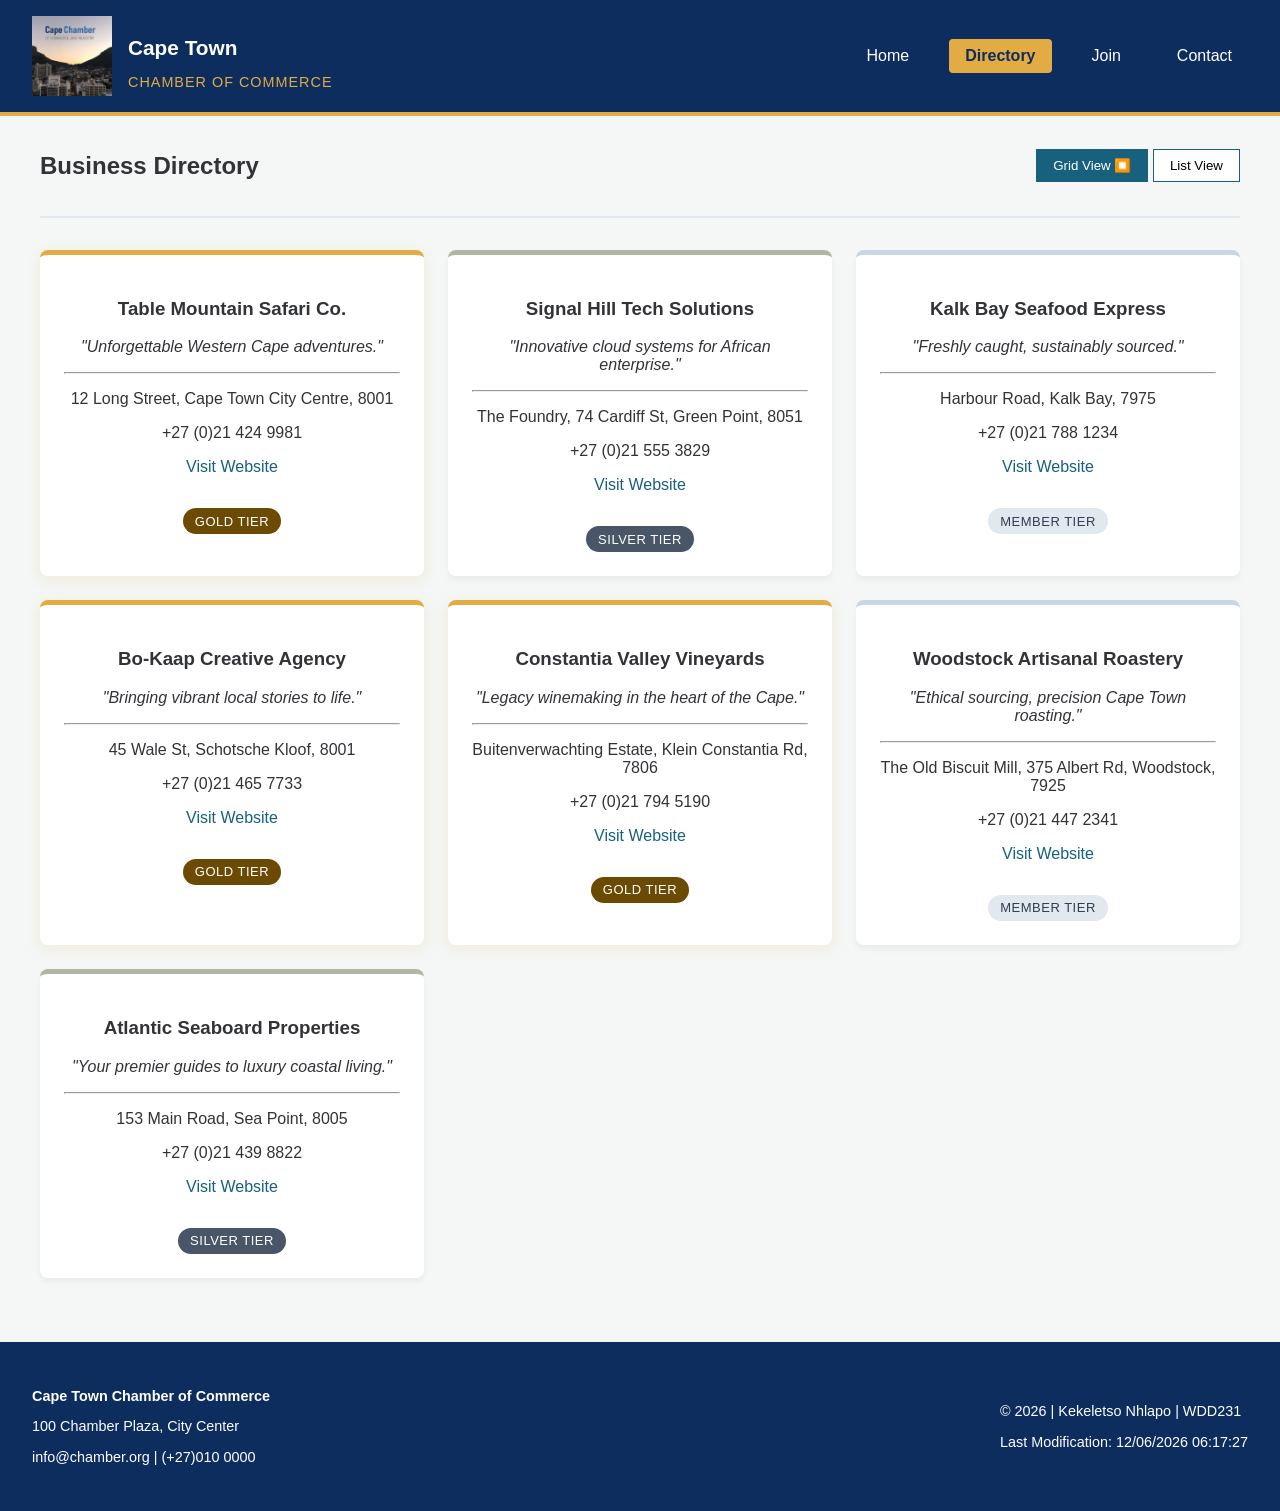
==== chamber/index.html @ 63ac5d73 "renamed the HTML name" ====
<!DOCTYPE html>
<html lang="en-US">

<head>
    <meta charset="utf-8">
    <meta name="viewport" content="width=device-width,initial-scale=1.0">
    <title>Cape Town Chamber of Commerce - Directory</title>
    <meta name="description" content="Explore and connect with premier local businesses in the Mother City. The official Cape Town Chamber Member Directory.">
    <meta name="author" content="Kekeletso Nhlapo">

    <link rel="icon" href="images/favicon.icon" type="image/x-icon">

    <meta property="og:title" content="Cape Town Chamber - Business Directory">
    <meta property="og:description" content="Supporting business growth across the Western Cape. Toggle through our list of local enterprises.">
    <meta property="og:image" content="https://github.io">
    <meta property="og:url" content="https://keke003.github.io/wdd231/chamber/directory.html">
    <meta property="og:type" content="website">

    <link rel="stylesheet" href="styles/normalize.css">
    <link rel="stylesheet" href="styles/small.css">
    <link rel="stylesheet" href="styles/larger.css" media="(min-width: 640px)">
 
    <script src="scripts/directory.js" defer></script>
</head>
<body> 
    
    <header>
        <div class="logo-area">
            <img src="images/chamber.png" alt="Cape Town Chamber Logo" width="80" height="80">
            <div>
                <h1>Cape Town</h1>
                <p>CHAMBER OF COMMERCE</p>
            </div>
        </div>
        <button id="menu-toggle" type="button" aria-label="Toggle Navigation Menu" aria-controls="primary-nav" aria-expanded="false">&#9776;</button>
        <nav id="primary-nav">
            <ul>
                <li><a href="../index.html">Home</a></li>
                <li><a href="directory.html" class="active" aria-current="page">Directory</a></li>
                <li><a href="#join">Join</a></li>
                <li><a href="#contact">Contact</a></li>
            </ul>
        </nav>
    </header>

    <main>
        <div class="directory-controls">
            <h2>Business Directory</h2>
            <div class="toggle-buttons">
                <button id="grid-btn" class="active" aria-label="Grid View">Grid View ⏹️</button>
                <button id="list-btn" aria-label="List View">List View</button>
            </div>
        </div>
        <article id="directory-container" class="grid-view"></article>
    </main>

    <footer>
        <div class="footer-contact">
            <p><strong>Cape Town Chamber of Commerce</strong></p>
            <p>100 Chamber Plaza, City Center</p>
            <p>info@chamber.org | (+27)010 0000</p>
        </div>
        <div class="footer-dev">
            <p>&copy; <span id="current-year"></span> | Kekeletso Nhlapo | WDD231</p>
            <p>Last Modification: <span id="lastModified"></span></p>
        </div>
    </footer>

</body>
</html>
---- chamber/styles/small.css ----
:root {
    --primary-color: #0c2d5e;
    --secondary-color: #17617e;
    --accent1-color: #e3ab43;
    --accent2-color: #b1b6a3;
    --text-color: #313337;
    --bg-color: #F4F7F6;
}

body {
    font-family: 'Segoe UI', Tahoma, Geneva, Verdana, sans-serif;
    color: var(--text-color);
    background-color: var(--bg-color);
    margin: 0;
    padding: 0;
}

header {
    background-color: var(--primary-color);
    color: white;
    padding: 1rem;
    position: relative;
    border-bottom: 4px solid var(--accent1-color);
}

.logo-area {
    display:  flex;
    align-items: center;
    gap: 1rem;
}

.logo-area h1 {
    font-size: 1.3rem;
}

#menu-toggle {
    position: absolute;
    top: 1.5rem;
    right: 1rem;
    background: none;
    border: none;
    color: white;
    font-size: 2rem;
    cursor: pointer;
}

#primary-nav {
    display: none;
}

#primary-nav.open {
    display: block;
}

#primary-nav ul {
    list-style: none;
    margin: 1rem 0 0;
    padding: 0;
}

#primary-nav li a {
    display: block;
    color: white;
    text-decoration: none;
    padding: 0.75rem;
}

#primary-nav li a.active,
#primary-nav li a:hover {
    background-color: var(--accent1-color);
    color: var(--primary-color);
    font-weight: bold;
}

main {
    padding: 1rem;
    max-width: 1200px;
    margin: 0 auto;
}

.directory-controls {
    display: flex;
    flex-direction: column;
    align-items: center;
    gap: 1rem;
    margin-bottom: 2rem;
    border-bottom: 2px solid #e2e8f0;
    padding-bottom: 1rem;
}

.toggle-buttons button {
    padding: 0.5rem 1rem;
    border: 1px solid var(--secondary-color);
    background-color: white;
    cursor: pointer;
}

.toggle-buttons button.active {

    background-color: var(--secondary-color);
    color: white;
}

.grid-view {
    display: grid;
    grid-template-columns: 1fr;
    gap: 1.5rem;
}

.logo-area p {
    margin: 0;
    font-size: 0.9rem;
    color: var(--accent1-color);
    letter-spacing: 1px;
}

.member-card {
    background: white;
    padding: 1.5rem;
    border-radius: 8px;
    box-shadow: 0 4px 6px rgba(0, 0, 0, 0.05);
    text-align: center;
    position: relative;
}

.member-card img {
    max-width: 100%;
    height: auto;
    object-fit: contain;
    margin-bottom: 1rem;
}

.member-card.tier-gold {
    border-top: 5px solid var(--accent1-color);
    box-shadow: 0 4px 15px rgba(229, 169, 59, 0.15);
}

.member-card.tier-silver {
    border-top: 5px solid var(--accent2-color);
}

.member-card.tier-member {
    border-top: 5px solid #cad6e5;
}

.badge {
    display: inline-block;
    padding: 0.35rem 0.75rem;
    font-size: small;
    border-radius: 50px;
    font-weight: 500;
    letter-spacing: 0.5px;
    margin-top: 1rem;
    text-transform: uppercase;
}

.badge.gold {
    background-color: #6b4a03;
    color: white;
}

.badge.silver {
    background-color: #495668;
    color: white;
}

.badge.member {
    background-color: #e2e8f0;
    color: #303e51;
}

.member-card .url a {
    color: var(--secondary-color);
    font-weight: 400;
    text-decoration: none;
}

.member-card .url a:hover {
    text-decoration: underline;
    color: var(--primary-color);
}

.list-view {
    display: flex;
    flex-direction: column;
    gap: 0.5rem;
}

.list-view .member-card {
    display: flex;
    flex-direction: column;
    text-align: left;
    padding: 1rem;
}

.list-view .member-card img, .list-view .member-card hr, .list-view .member-card .tagline {
    display: none;
}

footer {
    background-color: var(--primary-color);
    color: white;
    text-align: center;
    padding: 1.5rem;
    margin-top: 3rem;
    font-size: 0.9rem;
}
---- chamber/styles/larger.css ----
header {
    display: flex;
    justify-content: space-between;
    align-items: center;
    padding: 1rem 2rem;
}

#menu-toggle {
    display: none;
}

#primary-nav {
    display: block;
}

#primary-nav ul {
    display: flex;
    gap: 1.5rem;
    margin: 0;
}

#primary-nav li a {
    border: none;
    padding: 0.5rem 1rem;
    border-radius: 4px;
}

.directory-controls {
    flex-direction: row;
    justify-content: space-between;
}

.grid-view {
    grid-template-columns: repeat(auto-fit, minmax(300px, 1fr));
}

.list-view .member-card {
    flex-direction: row;
    justify-content: space-between;
    align-items: center;
    flex-wrap: wrap;
    gap: 1rem;
}

.list-view .member-card h3 {
    flex: 1 1 200px;
    margin: 0;
}

.list-view .member-card .address, .list-view .member-card .phone, .list-view .member-card .url {
    flex: 1 1 150px;
    margin: 0;
}

footer {
    display: flex;
    justify-content: space-between;
    align-items: center;
    text-align: left;
    padding: 2rem;
}
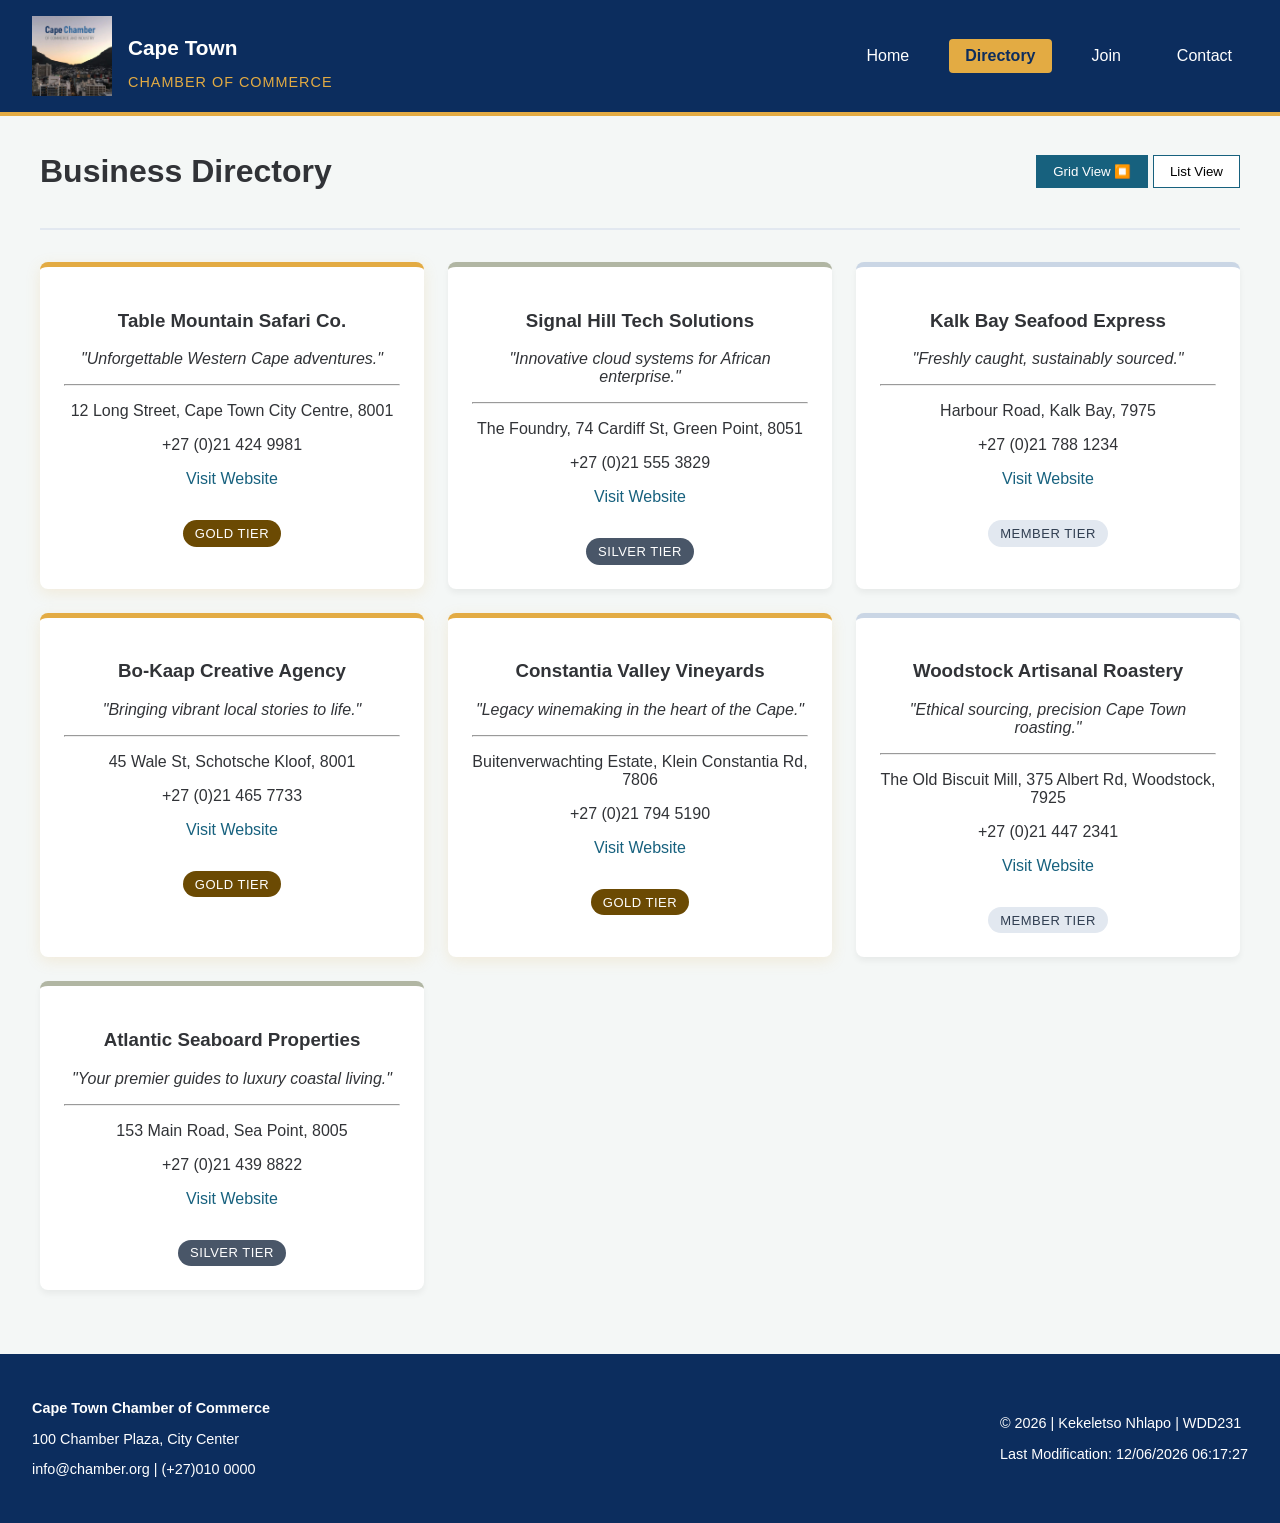
==== commit a01683ef: "fixed the <h1> element of the directory-controls" ====
--- a/chamber/index.html
+++ b/chamber/index.html
@@ -20,7 +20,7 @@
     <link rel="stylesheet" href="styles/small.css">
     <link rel="stylesheet" href="styles/larger.css" media="(min-width: 640px)">
  
-    <script src="scripts/directory.js" defer></script>
+    <script src="scripts/index.js" defer></script>
 </head>
 <body> 
     
@@ -36,7 +36,7 @@
         <nav id="primary-nav">
             <ul>
                 <li><a href="../index.html">Home</a></li>
-                <li><a href="directory.html" class="active" aria-current="page">Directory</a></li>
+                <li><a href="index.html" class="active" aria-current="page">Directory</a></li>
                 <li><a href="#join">Join</a></li>
                 <li><a href="#contact">Contact</a></li>
             </ul>
@@ -45,7 +45,7 @@
 
     <main>
         <div class="directory-controls">
-            <h2>Business Directory</h2>
+            <h1>Business Directory</h1>
             <div class="toggle-buttons">
                 <button id="grid-btn" class="active" aria-label="Grid View">Grid View ⏹️</button>
                 <button id="list-btn" aria-label="List View">List View</button>
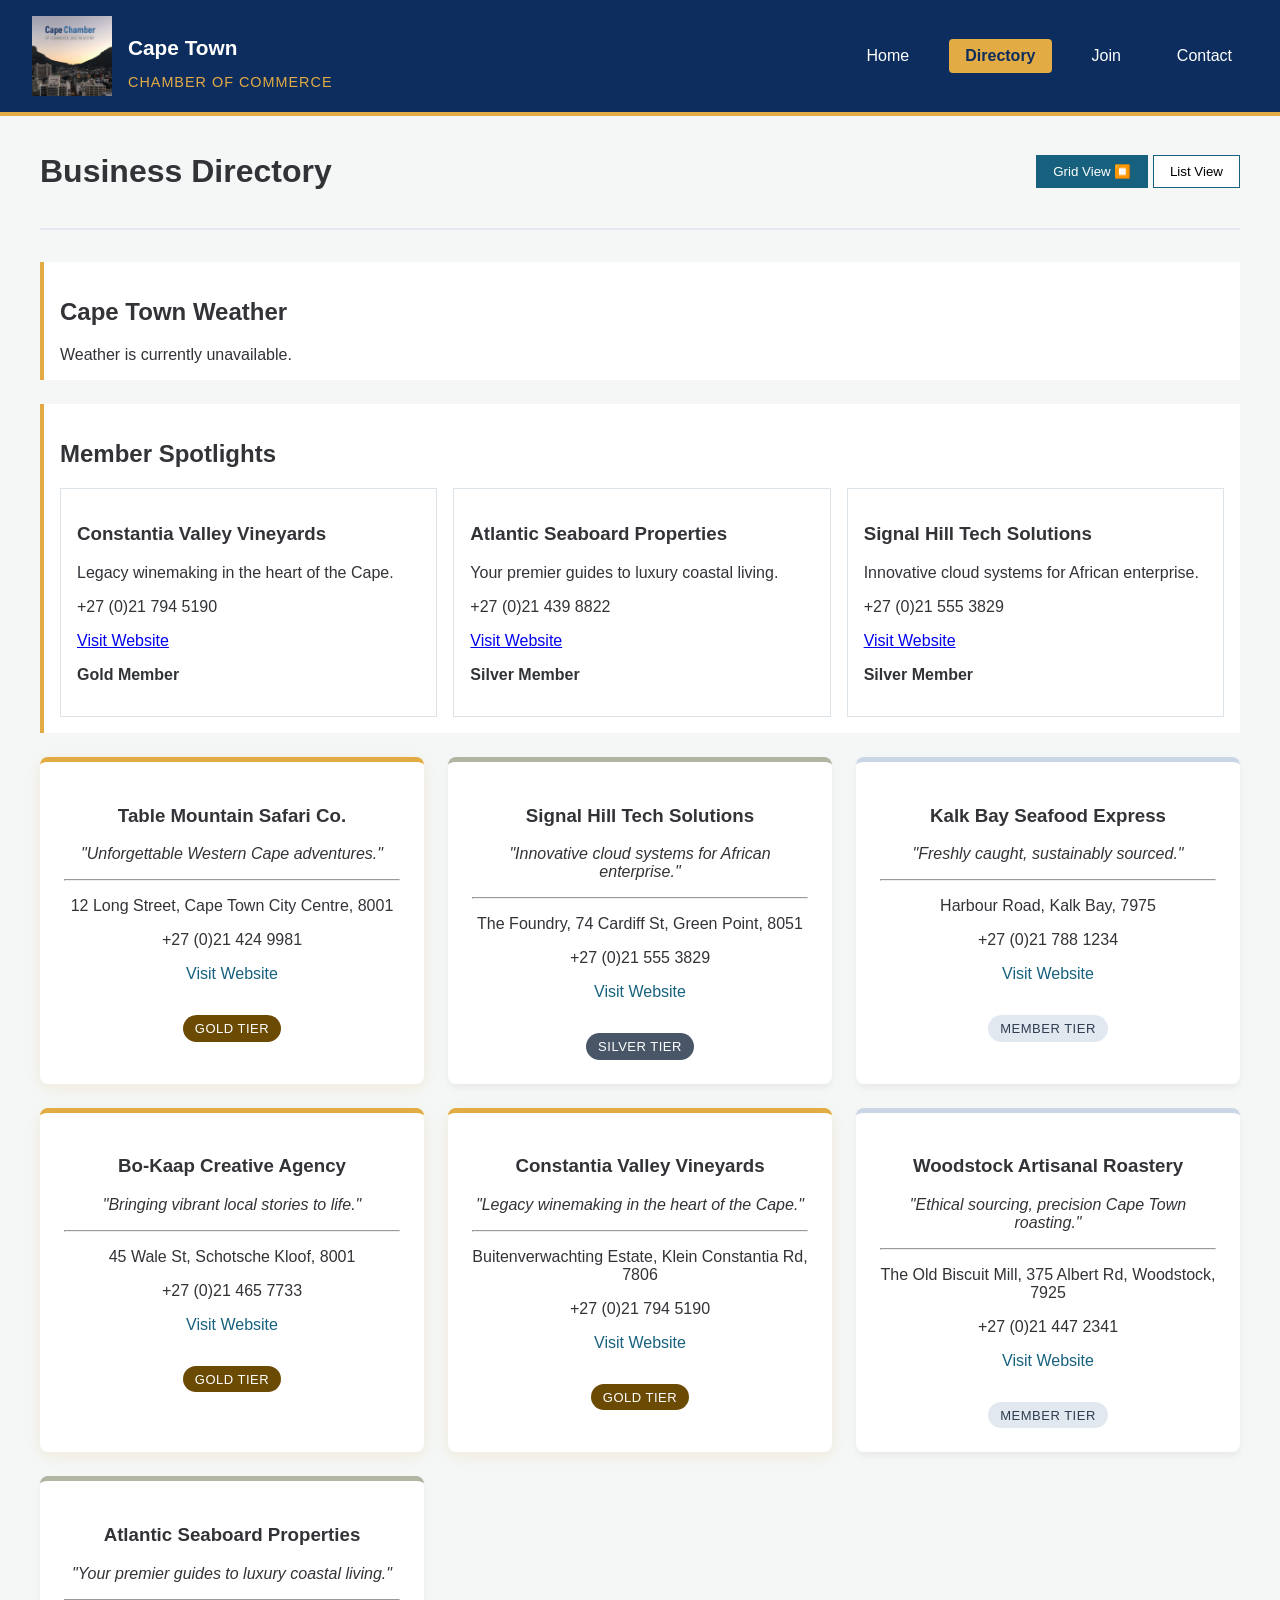
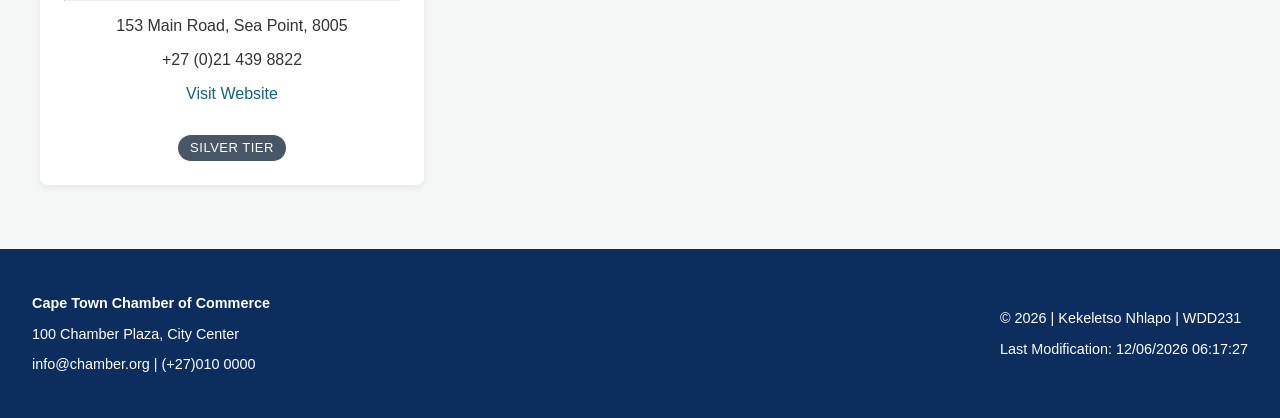
==== commit 81ca12e7: "Added weather, spotlights, and social preview metadata" ====
--- a/chamber/index.html
+++ b/chamber/index.html
@@ -12,15 +12,20 @@
 
     <meta property="og:title" content="Cape Town Chamber - Business Directory">
     <meta property="og:description" content="Supporting business growth across the Western Cape. Toggle through our list of local enterprises.">
-    <meta property="og:image" content="https://github.io">
+    <meta property="og:image" content="https://keke003.github.io/wdd231/chamber/images/memberships-cape-chamber.png">
+    <meta property="og:image:width" content="1200">
+    <meta property="og:image:height" content="1200">
     <meta property="og:url" content="https://keke003.github.io/wdd231/chamber/directory.html">
     <meta property="og:type" content="website">
 
+    <link href="https://fonts.googleapis.com/..." rel="stylesheet">
+    <link rel="preconnect" href="https://fonts.googleapis.com">
+    <link rel="preconnect" href="https://fonts.gstatic.com" crossorigin>
+
     <link rel="stylesheet" href="styles/normalize.css">
     <link rel="stylesheet" href="styles/small.css">
-    <link rel="stylesheet" href="styles/larger.css" media="(min-width: 640px)">
  
-    <script src="scripts/index.js" defer></script>
+    <script src="scripts/directory.js" defer></script>
 </head>
 <body> 
     
@@ -51,6 +56,18 @@
                 <button id="list-btn" aria-label="List View">List View</button>
             </div>
         </div>
+
+        <section class="weather" aria-labelledby="weather-heading">
+            <h2 id="weather-heading">Cape Town Weather</h2>
+            <div id="current-weather">Loading current weather...</div>
+            <div id="weather-forecast">Loading forecast...</div>
+        </section>
+
+        <section class="spotlights" aria-labelledby="spotlights-heading">
+            <h2 id="spotlights-heading">Member Spotlights</h2>
+            <div id="spotlight-container"></div>
+        </section>
+
         <article id="directory-container" class="grid-view"></article>
     </main>
 
--- a/chamber/styles/small.css
+++ b/chamber/styles/small.css
@@ -180,6 +180,30 @@
     color: var(--primary-color);
 }
 
+.weather,
+.spotlights {
+    margin: 1.5rem 0;
+    padding: 1rem;
+    background: white;
+    border-left: 4px solid var(--accent1-color);
+}
+
+.weather ul {
+    list-style: none;
+    margin: 0;
+    padding: 0;
+}
+
+#spotlight-container {
+    display: grid;
+    gap: 1rem;
+}
+
+.spotlight-card {
+    padding: 1rem;
+    border: 1px solid #dbe3e8;
+}
+
 .list-view {
     display: flex;
     flex-direction: column;
@@ -204,4 +228,71 @@
     padding: 1.5rem;
     margin-top: 3rem;
     font-size: 0.9rem;
+}
+
+@media (min-width: 640px) {
+    header {
+        display: flex;
+        justify-content: space-between;
+        align-items: center;
+        padding: 1rem 2rem;
+    }
+
+    #menu-toggle {
+        display: none;
+    }
+
+    #primary-nav {
+        display: block;
+    }
+
+    #primary-nav ul {
+        display: flex;
+        gap: 1.5rem;
+        margin: 0;
+    }
+
+    #primary-nav li a {
+        border: none;
+        padding: 0.5rem 1rem;
+        border-radius: 4px;
+    }
+
+    .directory-controls {
+        flex-direction: row;
+        justify-content: space-between;
+    }
+
+    .grid-view,
+    #spotlight-container {
+        grid-template-columns: repeat(auto-fit, minmax(300px, 1fr));
+    }
+
+    .list-view .member-card {
+        flex-direction: row;
+        justify-content: space-between;
+        align-items: center;
+        flex-wrap: wrap;
+        gap: 1rem;
+    }
+
+    .list-view .member-card h3 {
+        flex: 1 1 200px;
+        margin: 0;
+    }
+
+    .list-view .member-card .address,
+    .list-view .member-card .phone,
+    .list-view .member-card .url {
+        flex: 1 1 150px;
+        margin: 0;
+    }
+
+    footer {
+        display: flex;
+        justify-content: space-between;
+        align-items: center;
+        text-align: left;
+        padding: 2rem;
+    }
 }
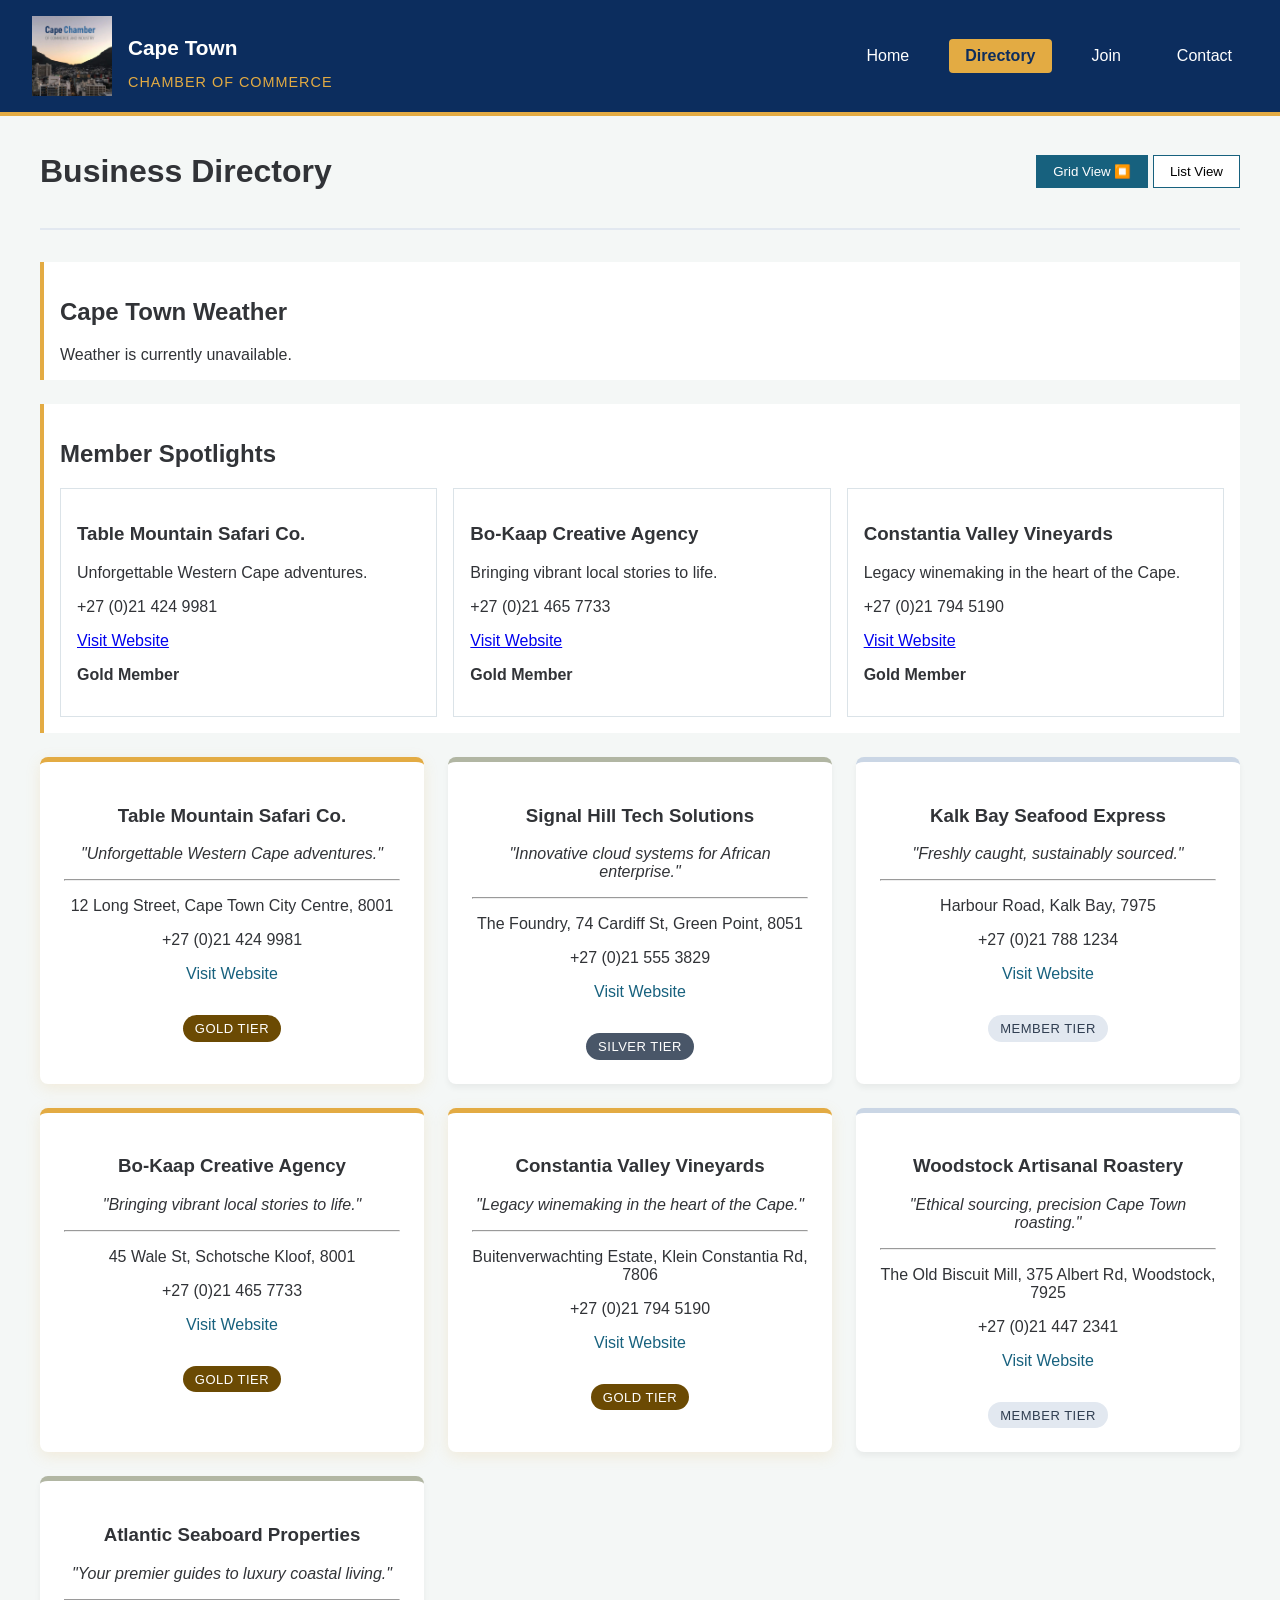
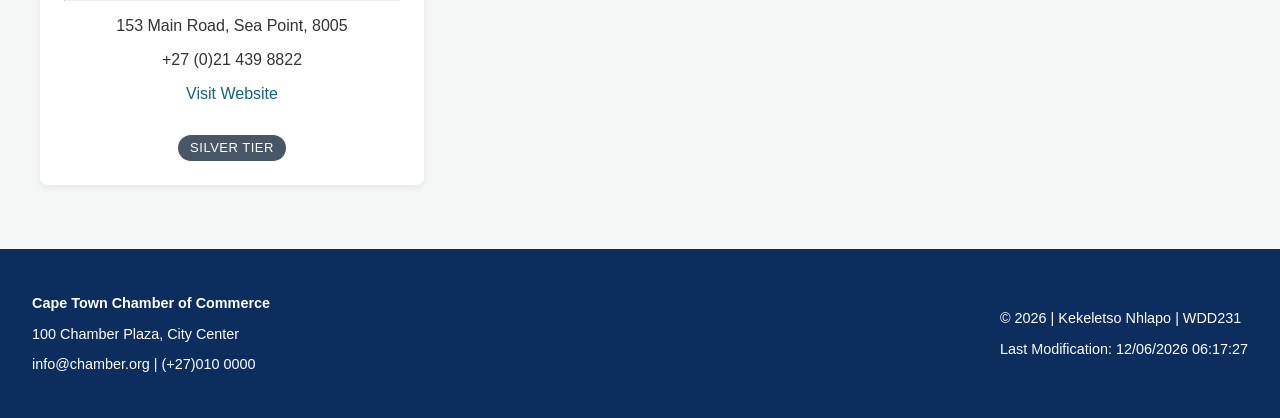
==== commit 21cf2365: "corrected the preconnect links" ====
--- a/chamber/index.html
+++ b/chamber/index.html
@@ -18,9 +18,9 @@
     <meta property="og:url" content="https://keke003.github.io/wdd231/chamber/directory.html">
     <meta property="og:type" content="website">
 
-    <link href="https://fonts.googleapis.com/..." rel="stylesheet">
     <link rel="preconnect" href="https://fonts.googleapis.com">
     <link rel="preconnect" href="https://fonts.gstatic.com" crossorigin>
+    <link href="https://fonts.googleapis.com/css2?family=Xanh+Mono:ital@0;1&display=swap" rel="stylesheet">
 
     <link rel="stylesheet" href="styles/normalize.css">
     <link rel="stylesheet" href="styles/small.css">
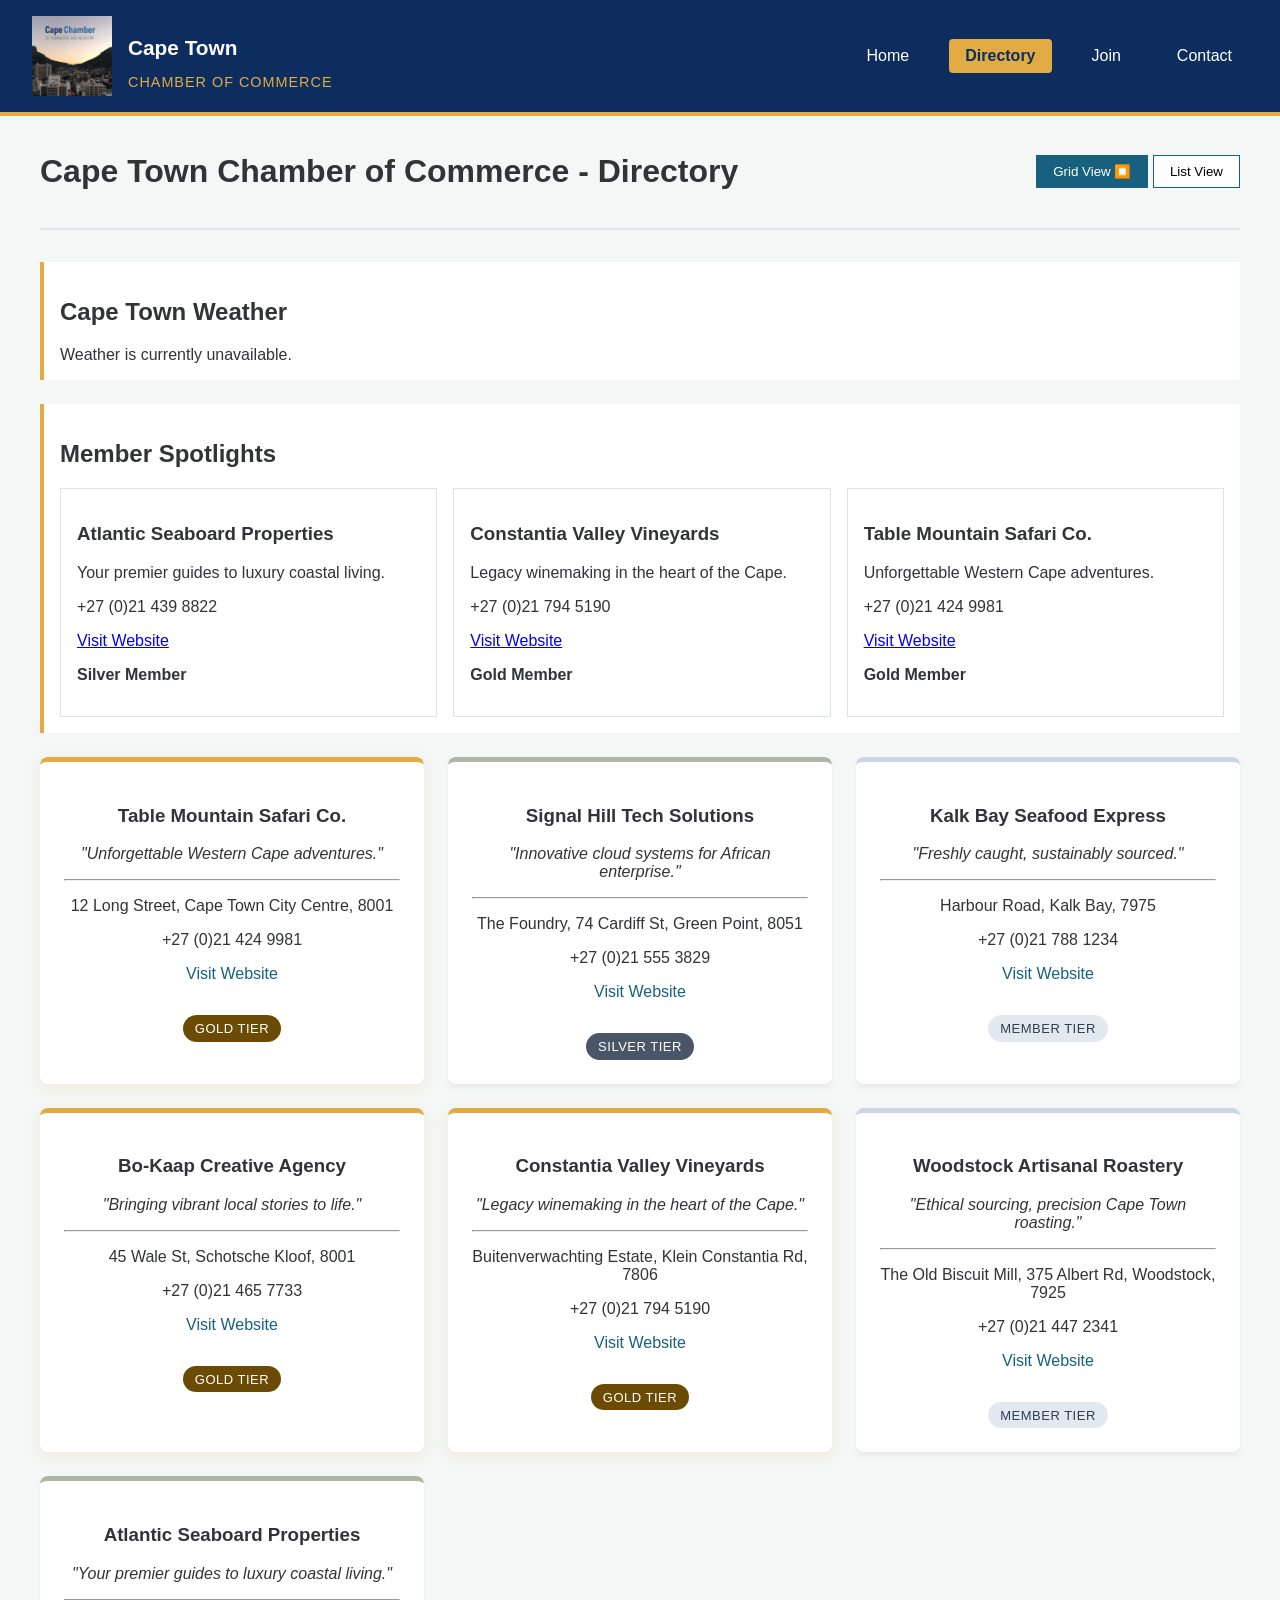
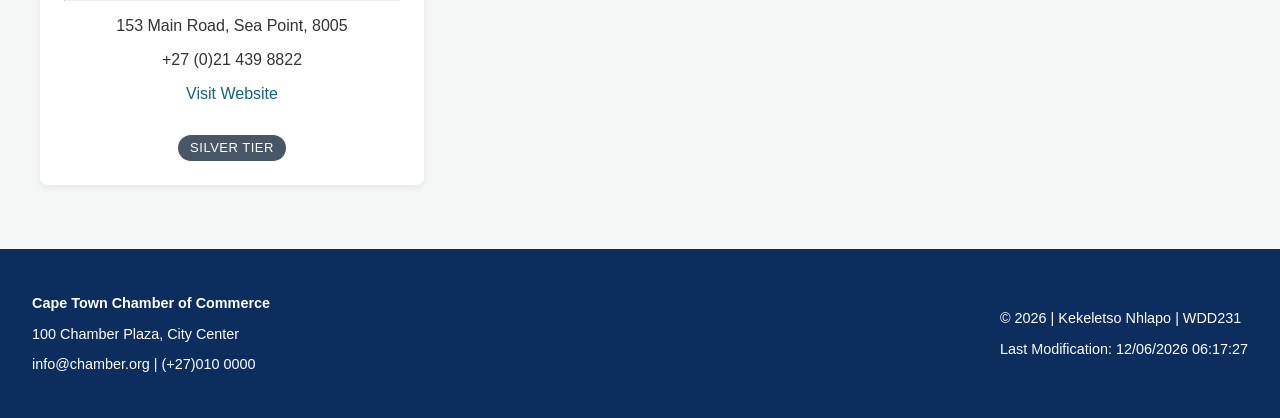
==== commit bd5cd65c: "Updated the <main> H1 to match the page title:" ====
--- a/chamber/index.html
+++ b/chamber/index.html
@@ -50,7 +50,7 @@
 
     <main>
         <div class="directory-controls">
-            <h1>Business Directory</h1>
+            <h1>Cape Town Chamber of Commerce - Directory</h1>
             <div class="toggle-buttons">
                 <button id="grid-btn" class="active" aria-label="Grid View">Grid View ⏹️</button>
                 <button id="list-btn" aria-label="List View">List View</button>
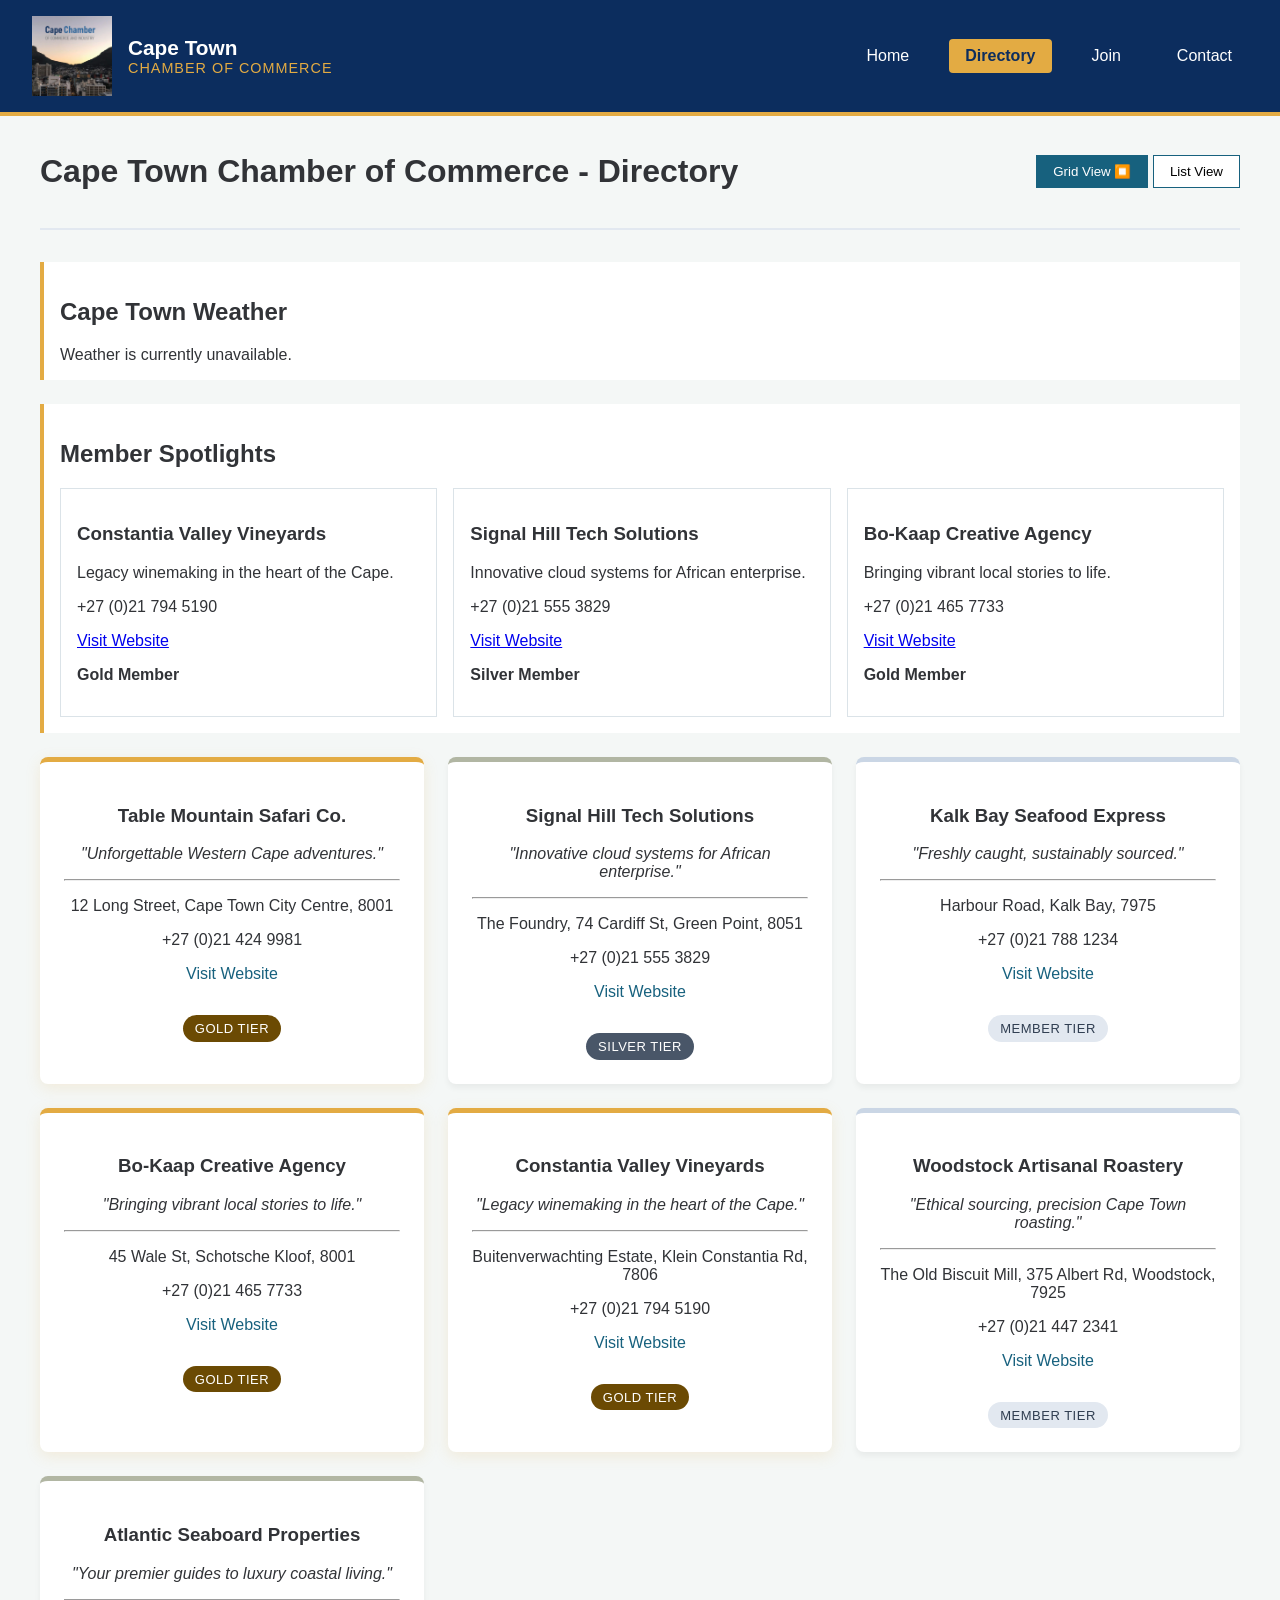
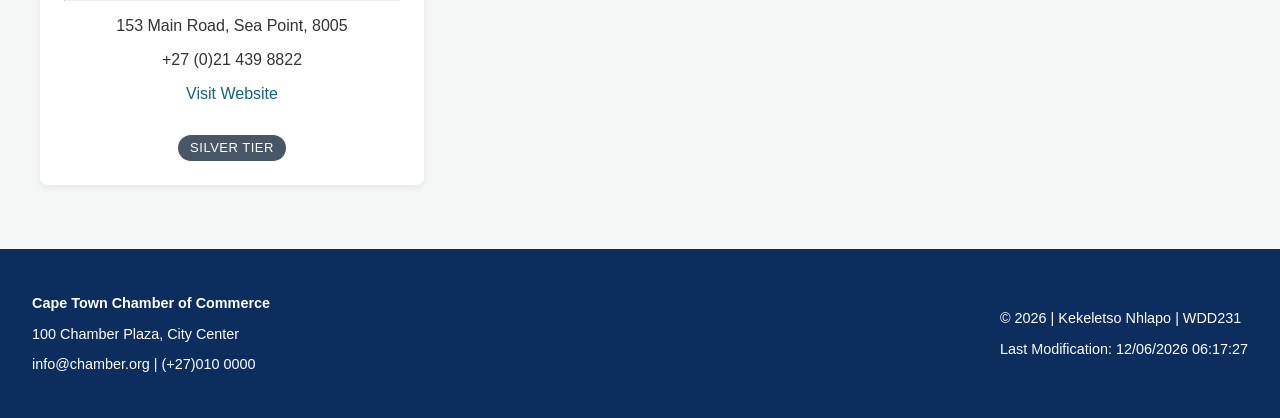
==== commit deb2cdea: "Removed the extra header H1" ====
--- a/chamber/index.html
+++ b/chamber/index.html
@@ -33,7 +33,7 @@
         <div class="logo-area">
             <img src="images/chamber.png" alt="Cape Town Chamber Logo" width="80" height="80">
             <div>
-                <h1>Cape Town</h1>
+                <p class="logo-name">Cape Town</p>
                 <p>CHAMBER OF COMMERCE</p>
             </div>
         </div>
--- a/chamber/styles/small.css
+++ b/chamber/styles/small.css
@@ -29,8 +29,10 @@
     gap: 1rem;
 }
 
-.logo-area h1 {
+.logo-area .logo-name {
+    margin: 0;
     font-size: 1.3rem;
+    font-weight: bold;
 }
 
 #menu-toggle {
@@ -107,7 +109,7 @@
     gap: 1.5rem;
 }
 
-.logo-area p {
+.logo-area p:not(.logo-name) {
     margin: 0;
     font-size: 0.9rem;
     color: var(--accent1-color);
